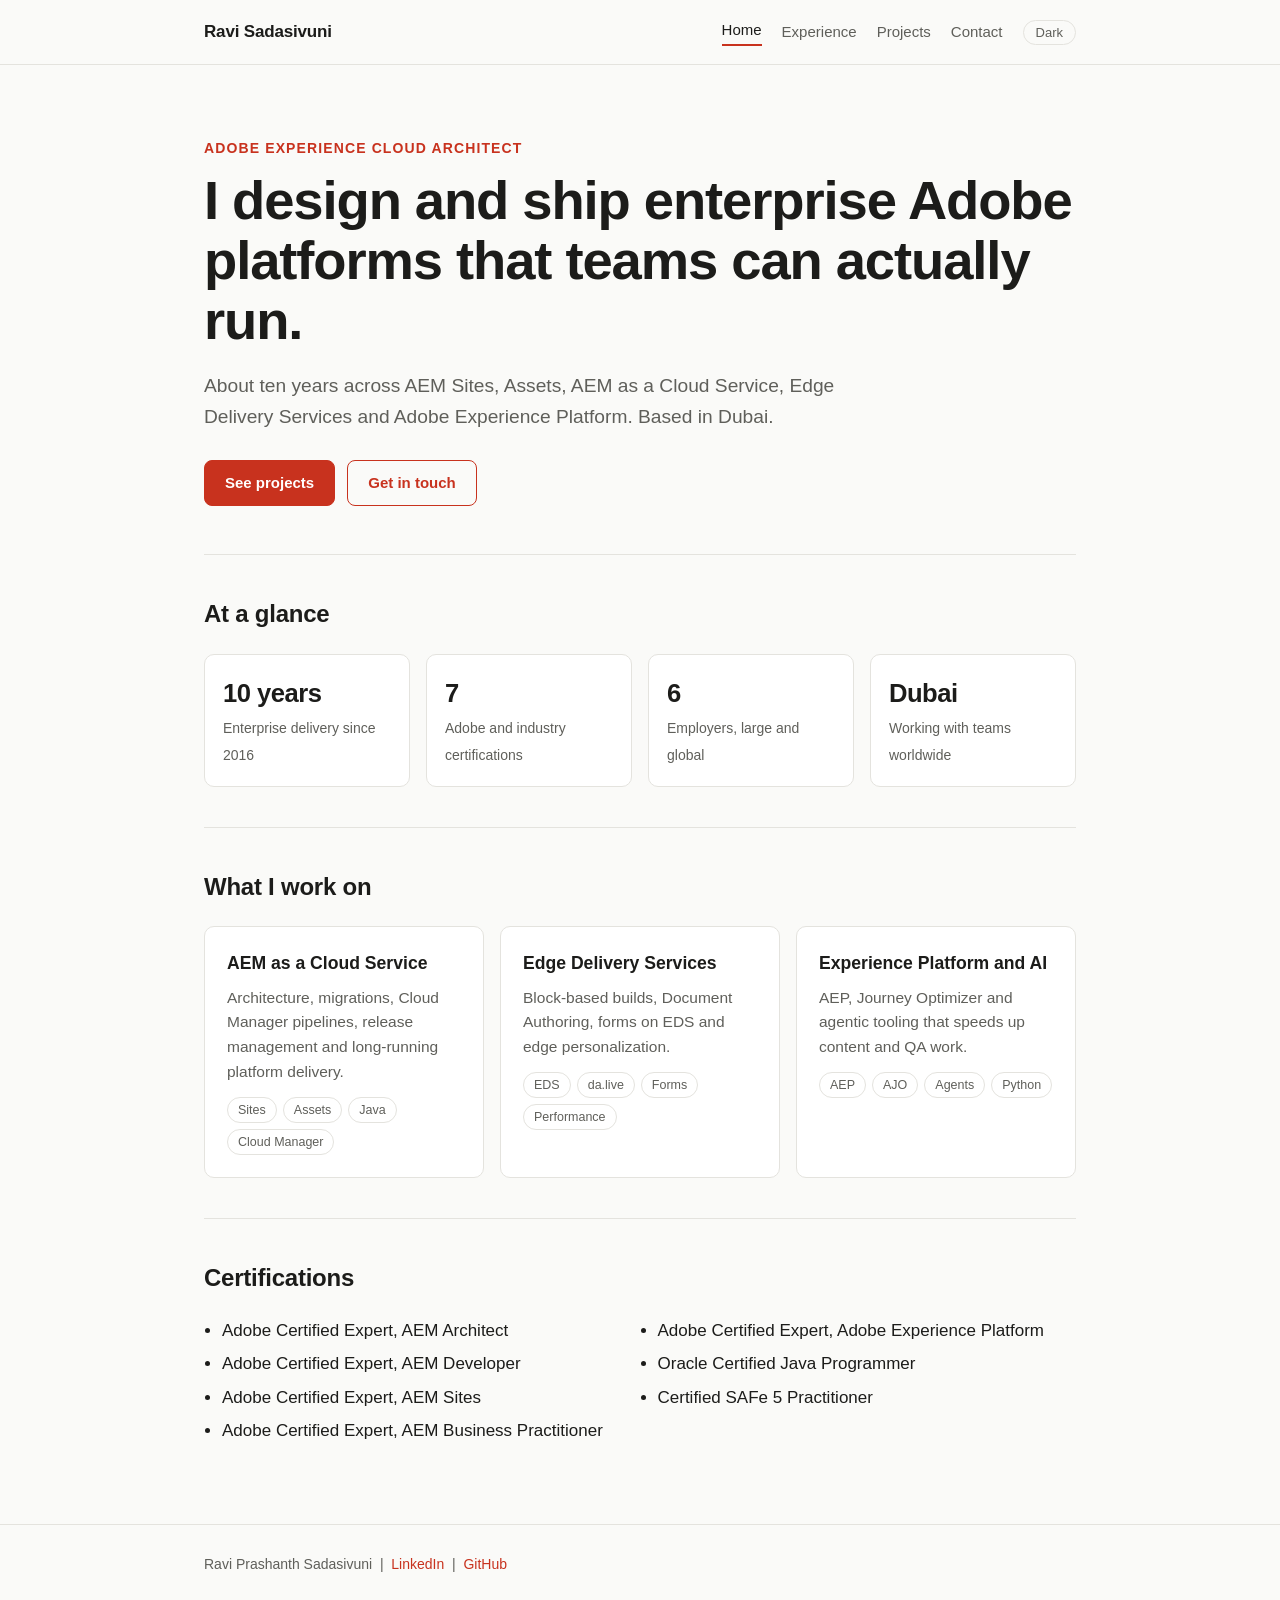
==== index.html @ 9b5fb5ba "Initial portfolio site Co-Authored-By: Claude Sonnet 5.5 <noreply@anthropic.com> Claude-Session: htt" ====
<!DOCTYPE html>
<html lang="en">
<head>
  <meta charset="utf-8">
  <meta name="viewport" content="width=device-width, initial-scale=1">
  <title>Ravi Prashanth Sadasivuni | Adobe Experience Cloud Architect</title>
  <meta name="description" content="Adobe Experience Cloud Architect and senior AEM specialist with about ten years of enterprise delivery. AEM as a Cloud Service, Edge Delivery Services, Adobe Experience Platform.">
  <link rel="stylesheet" href="assets/style.css">
</head>
<body>
  <header class="site">
    <div class="wrap">
      <a class="brand" href="index.html">Ravi Sadasivuni</a>
      <nav class="main" aria-label="Main">
        <a href="index.html" aria-current="page">Home</a>
        <a href="experience.html">Experience</a>
        <a href="projects.html">Projects</a>
        <a href="contact.html">Contact</a>
        <button id="theme-toggle" type="button" aria-label="Toggle colour theme">Dark</button>
      </nav>
    </div>
  </header>

  <main class="wrap">
    <section class="hero">
      <p class="eyebrow">Adobe Experience Cloud Architect</p>
      <h1>I design and ship enterprise Adobe platforms that teams can actually run.</h1>
      <p class="lead">About ten years across AEM Sites, Assets, AEM as a Cloud Service, Edge Delivery Services and Adobe Experience Platform. Based in Dubai.</p>
      <div class="actions">
        <a class="btn primary" href="projects.html">See projects</a>
        <a class="btn secondary" href="contact.html">Get in touch</a>
      </div>
    </section>

    <section class="block">
      <h2>At a glance</h2>
      <div class="stats">
        <div class="stat"><strong>10 years</strong><span>Enterprise delivery since 2016</span></div>
        <div class="stat"><strong>7</strong><span>Adobe and industry certifications</span></div>
        <div class="stat"><strong>6</strong><span>Employers, large and global</span></div>
        <div class="stat"><strong>Dubai</strong><span>Working with teams worldwide</span></div>
      </div>
    </section>

    <section class="block">
      <h2>What I work on</h2>
      <div class="cards">
        <article class="card">
          <h3>AEM as a Cloud Service</h3>
          <p>Architecture, migrations, Cloud Manager pipelines, release management and long-running platform delivery.</p>
          <ul class="tags"><li>Sites</li><li>Assets</li><li>Java</li><li>Cloud Manager</li></ul>
        </article>
        <article class="card">
          <h3>Edge Delivery Services</h3>
          <p>Block-based builds, Document Authoring, forms on EDS and edge personalization.</p>
          <ul class="tags"><li>EDS</li><li>da.live</li><li>Forms</li><li>Performance</li></ul>
        </article>
        <article class="card">
          <h3>Experience Platform and AI</h3>
          <p>AEP, Journey Optimizer and agentic tooling that speeds up content and QA work.</p>
          <ul class="tags"><li>AEP</li><li>AJO</li><li>Agents</li><li>Python</li></ul>
        </article>
      </div>
    </section>

    <section class="block">
      <h2>Certifications</h2>
      <ul class="cert-list">
        <li>Adobe Certified Expert, AEM Architect</li>
        <li>Adobe Certified Expert, AEM Developer</li>
        <li>Adobe Certified Expert, AEM Sites</li>
        <li>Adobe Certified Expert, AEM Business Practitioner</li>
        <li>Adobe Certified Expert, Adobe Experience Platform</li>
        <li>Oracle Certified Java Programmer</li>
        <li>Certified SAFe 5 Practitioner</li>
      </ul>
    </section>
  </main>

  <footer class="site">
    <div class="wrap">
      <span>Ravi Prashanth Sadasivuni</span>
      &nbsp;|&nbsp;
      <a href="https://www.linkedin.com/in/ravi-sadasivuni-6877631b8">LinkedIn</a>
      &nbsp;|&nbsp;
      <a href="https://github.com/raviprashanth22035">GitHub</a>
    </div>
  </footer>
  <script src="assets/site.js"></script>
</body>
</html>
---- assets/style.css ----
:root {
  --bg: #fafaf8;
  --surface: #ffffff;
  --text: #1c1c1a;
  --muted: #5f5f5a;
  --border: #e4e3de;
  --accent: #c8321e;
  --accent-ink: #ffffff;
  --max: 920px;
  --radius: 10px;
}

[data-theme="dark"] {
  --bg: #121211;
  --surface: #1b1b19;
  --text: #ecebe6;
  --muted: #a3a29b;
  --border: #2d2d2a;
  --accent: #ff6a52;
  --accent-ink: #121211;
}

@media (prefers-color-scheme: dark) {
  :root:not([data-theme="light"]) {
    --bg: #121211;
    --surface: #1b1b19;
    --text: #ecebe6;
    --muted: #a3a29b;
    --border: #2d2d2a;
    --accent: #ff6a52;
    --accent-ink: #121211;
  }
}

* { box-sizing: border-box; }

html { scroll-behavior: smooth; }

body {
  margin: 0;
  background: var(--bg);
  color: var(--text);
  font-family: -apple-system, BlinkMacSystemFont, "Segoe UI", Roboto, Helvetica, Arial, sans-serif;
  line-height: 1.6;
  font-size: 17px;
}

a { color: var(--accent); text-decoration: none; }
a:hover { text-decoration: underline; }

.wrap { max-width: var(--max); margin: 0 auto; padding: 0 24px; }

header.site {
  border-bottom: 1px solid var(--border);
  background: var(--bg);
  position: sticky;
  top: 0;
  z-index: 10;
}

header.site .wrap {
  display: flex;
  align-items: center;
  justify-content: space-between;
  min-height: 64px;
  gap: 16px;
}

.brand { font-weight: 700; color: var(--text); letter-spacing: -0.01em; }
.brand:hover { text-decoration: none; }

nav.main { display: flex; align-items: center; gap: 20px; flex-wrap: wrap; }
nav.main a { color: var(--muted); font-size: 15px; }
nav.main a:hover, nav.main a[aria-current="page"] { color: var(--text); text-decoration: none; }
nav.main a[aria-current="page"] { border-bottom: 2px solid var(--accent); padding-bottom: 2px; }

#theme-toggle {
  background: none;
  border: 1px solid var(--border);
  color: var(--muted);
  border-radius: 999px;
  padding: 4px 12px;
  font-size: 13px;
  cursor: pointer;
}
#theme-toggle:hover { color: var(--text); }

.hero { padding: 72px 0 48px; }
.hero .eyebrow { color: var(--accent); font-weight: 600; font-size: 14px; letter-spacing: 0.08em; text-transform: uppercase; margin: 0 0 12px; }
.hero h1 { font-size: clamp(2.2rem, 6vw, 3.4rem); line-height: 1.1; margin: 0 0 20px; letter-spacing: -0.02em; }
.hero p.lead { font-size: 1.2rem; color: var(--muted); max-width: 640px; margin: 0 0 28px; }

.btn {
  display: inline-block;
  padding: 10px 20px;
  border-radius: 8px;
  font-weight: 600;
  font-size: 15px;
  border: 1px solid var(--accent);
}
.btn.primary { background: var(--accent); color: var(--accent-ink); }
.btn.secondary { color: var(--accent); background: transparent; }
.btn:hover { text-decoration: none; opacity: 0.9; }
.actions { display: flex; gap: 12px; flex-wrap: wrap; }

section.block { padding: 40px 0; border-top: 1px solid var(--border); }
section.block h2 { font-size: 1.5rem; margin: 0 0 20px; letter-spacing: -0.01em; }

.page-title { padding: 56px 0 8px; }
.page-title h1 { font-size: clamp(1.9rem, 5vw, 2.6rem); margin: 0 0 8px; letter-spacing: -0.02em; }
.page-title p { color: var(--muted); margin: 0; max-width: 620px; }

.stats { display: grid; grid-template-columns: repeat(auto-fit, minmax(170px, 1fr)); gap: 16px; }
.stat { background: var(--surface); border: 1px solid var(--border); border-radius: var(--radius); padding: 18px; }
.stat strong { display: block; font-size: 1.6rem; letter-spacing: -0.02em; }
.stat span { color: var(--muted); font-size: 14px; }

.cards { display: grid; grid-template-columns: repeat(auto-fit, minmax(260px, 1fr)); gap: 16px; }
.card { background: var(--surface); border: 1px solid var(--border); border-radius: var(--radius); padding: 22px; }
.card h3 { margin: 0 0 8px; font-size: 1.1rem; }
.card p { margin: 0 0 12px; color: var(--muted); font-size: 15.5px; }
.tags { display: flex; flex-wrap: wrap; gap: 6px; margin: 0; padding: 0; list-style: none; }
.tags li { font-size: 12.5px; border: 1px solid var(--border); border-radius: 999px; padding: 2px 10px; color: var(--muted); }

.timeline { list-style: none; margin: 0; padding: 0; }
.timeline > li { padding: 0 0 28px 22px; border-left: 2px solid var(--border); position: relative; }
.timeline > li::before { content: ""; position: absolute; left: -7px; top: 6px; width: 12px; height: 12px; border-radius: 50%; background: var(--accent); }
.timeline h3 { margin: 0; font-size: 1.1rem; }
.timeline .meta { color: var(--muted); font-size: 14.5px; margin: 2px 0 8px; }
.timeline ul { margin: 0; padding-left: 18px; color: var(--muted); font-size: 15.5px; }

.cert-list { columns: 2 260px; padding-left: 18px; margin: 0; }
.cert-list li { margin-bottom: 6px; break-inside: avoid; }

.contact-list { list-style: none; padding: 0; margin: 0; }
.contact-list li { padding: 14px 0; border-bottom: 1px solid var(--border); display: flex; justify-content: space-between; gap: 16px; flex-wrap: wrap; }
.contact-list li span { color: var(--muted); }

footer.site { border-top: 1px solid var(--border); padding: 28px 0 40px; color: var(--muted); font-size: 14px; margin-top: 40px; }

@media (max-width: 600px) {
  body { font-size: 16px; }
  .hero { padding: 48px 0 32px; }
  header.site { position: static; }
  header.site .wrap { flex-direction: column; align-items: flex-start; padding-top: 12px; padding-bottom: 12px; gap: 8px; }
  nav.main { gap: 14px; }
  .brand { white-space: nowrap; }
}
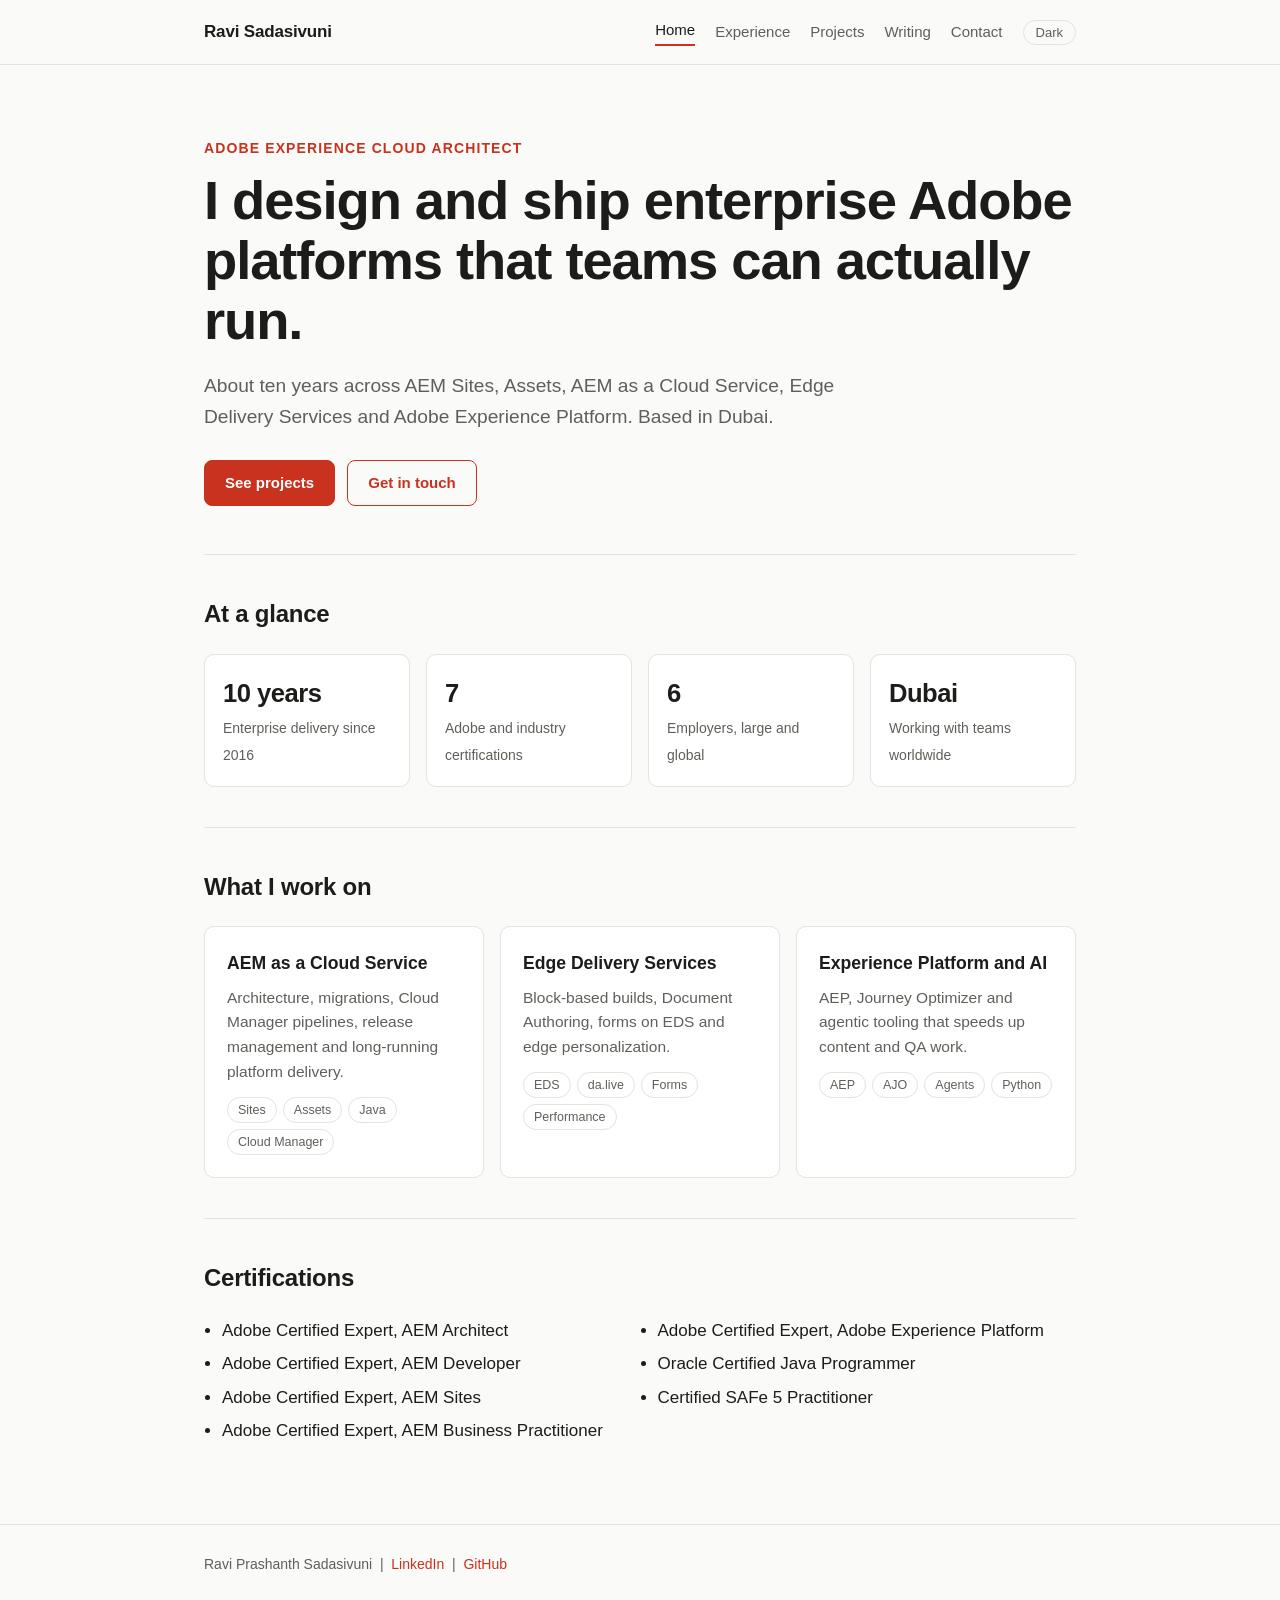
==== commit af5d810f: "Add writing section with first article Co-Authored-By: Claude Sonnet 5.5 <noreply@anthropic.com> Cla" ====
--- a/index.html
+++ b/index.html
@@ -15,6 +15,7 @@
         <a href="index.html" aria-current="page">Home</a>
         <a href="experience.html">Experience</a>
         <a href="projects.html">Projects</a>
+        <a href="writing.html">Writing</a>
         <a href="contact.html">Contact</a>
         <button id="theme-toggle" type="button" aria-label="Toggle colour theme">Dark</button>
       </nav>
--- a/assets/style.css
+++ b/assets/style.css
@@ -146,3 +146,22 @@
   nav.main { gap: 14px; }
   .brand { white-space: nowrap; }
 }
+
+/* Writing */
+.post-list { list-style: none; margin: 0; padding: 0; }
+.post-list li { padding: 22px 0; border-bottom: 1px solid var(--border); }
+.post-list h2 { margin: 0 0 6px; font-size: 1.3rem; letter-spacing: -0.01em; }
+.post-list h2 a { color: var(--text); }
+.post-list p { margin: 0 0 6px; color: var(--muted); }
+.post-meta { color: var(--muted); font-size: 14px; }
+
+.article { max-width: 700px; }
+.article .page-title { padding-bottom: 0; }
+.article h2 { font-size: 1.35rem; margin: 36px 0 10px; letter-spacing: -0.01em; }
+.article p, .article li { color: var(--text); }
+.article ul { padding-left: 20px; }
+.article pre { background: var(--surface); border: 1px solid var(--border); border-radius: var(--radius); padding: 14px 16px; overflow-x: auto; font-size: 14px; line-height: 1.5; }
+.article code { font-family: ui-monospace, SFMono-Regular, Menlo, Consolas, monospace; font-size: 0.92em; }
+.callout { border-left: 3px solid var(--accent); background: var(--surface); padding: 14px 18px; border-radius: 0 var(--radius) var(--radius) 0; margin: 24px 0; }
+.callout p { margin: 0; }
+.post-nav { display: flex; justify-content: space-between; gap: 16px; margin: 40px 0 0; padding-top: 20px; border-top: 1px solid var(--border); font-size: 15px; }
